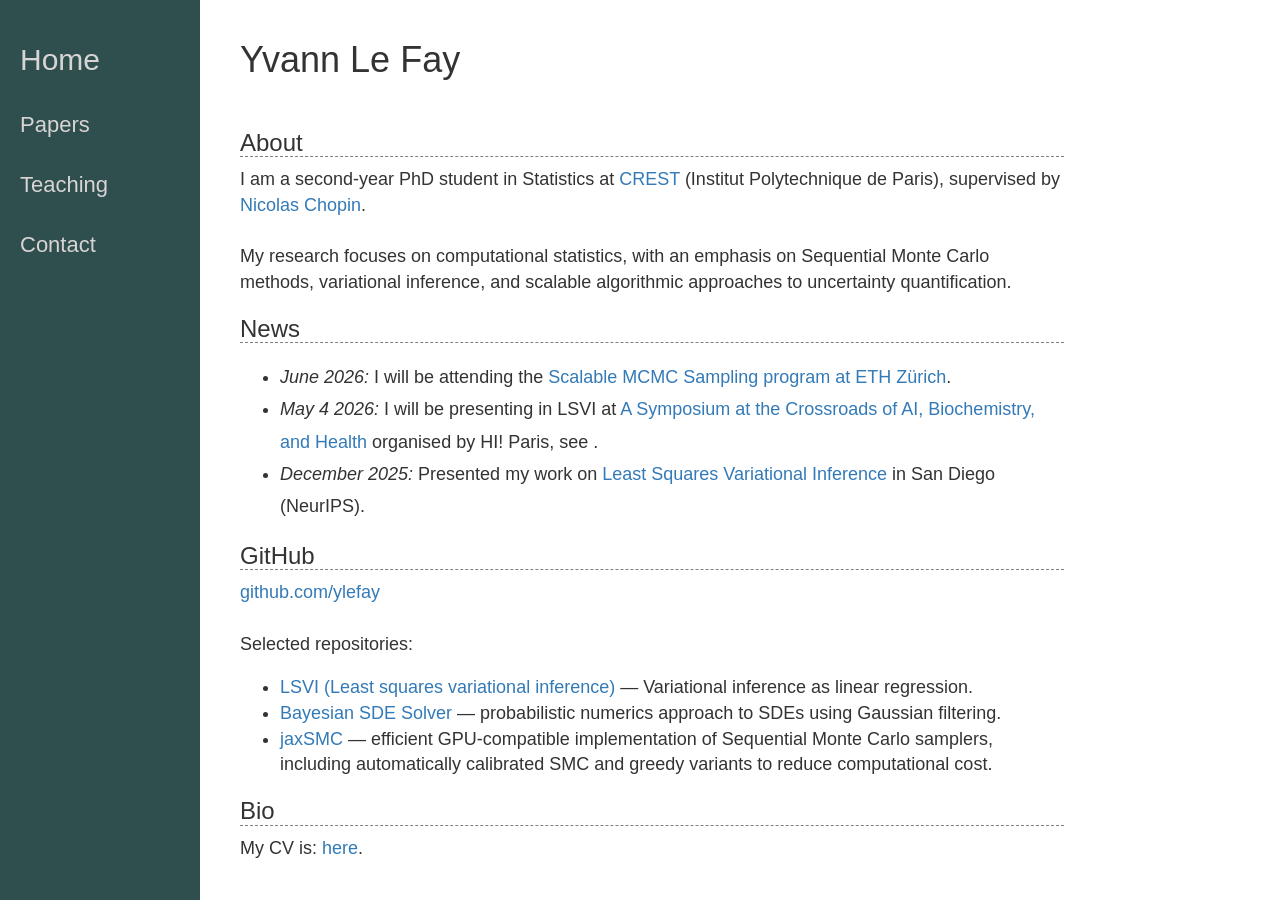
==== index.html @ 6826edac "struct" ====
<!DOCTYPE html>
<html lang="en">

<head>
    <meta charset="utf-8">
    <meta http-equiv="X-UA-Compatible" content="IE=edge">
    <meta name="viewport" content="user-scalable=yes">
    <meta name="description" content="">
    <meta name="author" content="">

    <title>Yvann Le Fay</title>

    <!-- Bootstrap Core CSS -->
    <link href="css/bootstrap.css" rel="stylesheet">

    <!-- Custom CSS -->
    <link href="css/simple-sidebar.css" rel="stylesheet">
</head>

<body>

<div id="wrapper" class="toggled">

    <!-- Sidebar -->
    <div id="sidebar-wrapper">
        <ul class="sidebar-nav">
            <li class="sidebar-brand">
                <a href="#">Home</a>
            </li>
            <li>
                <a href="Publications.html">Papers</a>
            </li>
            <li>
                <a href="Teaching.html">Teaching</a>
            </li>
            <li>
                <a href="Contact.html">Contact</a>
            </li>
        </ul>
    </div>

    <!-- Page Content -->
    <div id="page-content-wrapper">
        <div class="container-fluid">
            <div class="row">
                <div class="col-lg-12">

                    <h1 style="margin-bottom: 50px;">Yvann Le Fay</h1>

                    <h3 style="border-bottom: 1px dashed grey;">About</h3>
                    <p style="font-size: 18px;">
                        I am a second-year PhD student in Statistics at
                        <a href="https://crest.science/">CREST</a> (Institut Polytechnique de Paris),
                        supervised by <a href="https://nchopin.github.io/">Nicolas Chopin</a>. <br><br>

                        My research focuses on computational statistics, with an emphasis on
                        Sequential Monte Carlo methods, variational inference, and scalable
                        algorithmic approaches to uncertainty quantification.
                    </p>

                    <h3 style="border-bottom: 1px dashed grey;">News</h3>
                    <ul style="font-size: 18px; line-height: 1.8;">
                        <li>
                            <i>June 2026:</i>
                            I will be attending the <a
                                href="https://math.ethz.ch/fim/activities/conferences/scalable-mcmc-sampling.html">Scalable
                            MCMC Sampling program at ETH Zürich</a>.
                        </li>
                        <li>
                            <i>May 4 2026:</i>
                            I will be presenting in LSVI at <a
                                href="https://hi-paris.fr/research/symposium/program-speakers">A Symposium at the
                            Crossroads of AI, Biochemistry, and Health</a> organised by HI! Paris, see .
                        </li>
                        <li>
                            <i>December 2025:</i> Presented my work on
                            <a href="https://neurips.cc/virtual/2025/loc/san-diego/poster/118924">
                                Least Squares Variational Inference</a> in San Diego (NeurIPS).
                        </li>
                    </ul>


                    <h3 style="border-bottom: 1px dashed grey;">GitHub</h3>
                    <p style="font-size: 18px;">
                        <a href="https://github.com/ylefay">github.com/ylefay</a>
                        <br><br>

                        Selected repositories:
                    <ul style="font-size: 18px;">
                        <li>
                            <a href="https://github.com/ylefay/LSVI">
                                LSVI (Least squares variational inference)</a> — Variational inference as linear
                            regression.
                        </li>
                        <li>
                            <a href="https://github.com/ylefay/bayesianSDEsolver">
                                Bayesian SDE Solver</a> — probabilistic numerics approach to SDEs using Gaussian
                            filtering.
                        </li>
                        <li>
                            <a href="https://github.com/ylefay/jaxSMC">
                                jaxSMC</a> — efficient GPU-compatible implementation of Sequential Monte Carlo samplers,
                            including automatically calibrated SMC and greedy variants to reduce computational cost.
                        </li>
                    </ul>
                    </p>

                    <h3 style="border-bottom: 1px dashed grey;">Bio</h3>
                    <p style="font-size: 18px;">
                        My CV is:
                        <a href="resources/CVMarch26.pdf">here</a>.
                    </p>

                </div>
            </div>
        </div>
    </div>

</div>

<!-- jQuery -->
<script src="js/jquery.js"></script>

<!-- Bootstrap Core JavaScript -->
<script src="js/bootstrap.min.js"></script>

<script>
    $("#menu-toggle").click(function (e) {
        e.preventDefault();
        $("#wrapper").toggleClass("toggled");
    });
</script>

</body>
</html>
---- css/simple-sidebar.css ----
/*!
 * Start Bootstrap - Simple Sidebar (http://startbootstrap.com/)
 * Copyright 2013-2016 Start Bootstrap
 * Licensed under MIT (https://github.com/BlackrockDigital/startbootstrap/blob/gh-pages/LICENSE)
 */

 body {
    overflow-x: hidden;
 }

/* Toggle Styles */

#wrapper {
    padding-left: 0;
    -webkit-transition: all 0.5s ease;
    -moz-transition: all 0.5s ease;
    -o-transition: all 0.5s ease;
    transition: all 0.5s ease;
}

#wrapper.toggled {
    padding-left: 200px;
}

#sidebar-wrapper {
    z-index: 1000;
    position: fixed;
    left: 200px;
    width: 0;
    height: 100%;
    margin-left: -200px;
    overflow-y: auto;
    background: #2F4F4F;
    -webkit-transition: all 0.5s ease;
    -moz-transition: all 0.5s ease;
    -o-transition: all 0.5s ease;
    transition: all 0.5s ease;
}

#wrapper.toggled #sidebar-wrapper {
    width: 200px;
}



#page-content-wrapper {
    margin-left: 20px;
    width: 80%;
    position: absolute;
    padding: 15px;
}

#wrapper.toggled #page-content-wrapper {
    position: absolute;
    margin-right: -200px;
}

/* Sidebar Styles */

.sidebar-nav {
    position: absolute;
    top: 0;
    height: 25px;
    width: 200px;
    font-size: 22px;
    margin: 0;
    padding: 0;
    list-style: none;
}

.sidebar-nav li {
    text-indent: 20px;
    line-height: 60px;
}


.sidebar-nav li a {
    display: block;
    text-decoration: none;
    color:  #d8d4d4;
}

.sidebar-nav li a:hover {
    text-decoration: none;
    color: #fff;
    background: rgba(255,255,255,0.2);
}

.sidebar-nav li a:active,
.sidebar-nav li a:focus {
    text-decoration: none;
}

.sidebar-nav > .sidebar-brand {
    margin-top: 30px;
    height: 65px;
    font-size: 30px;
    line-height: 60px;
}

.sidebar-nav > .sidebar-brand a {
    color: #d8d4d4;
}

.sidebar-nav > .sidebar-brand a:hover {
    color: #fff;
    background: none;
}
/*
@media only screen and (max-width: 767px) {
.responsive #top #main .sidebar {display:block !important; clear: both; }
}*/

/*
@media(max-width:767px) {
    #wrapper {
        padding-left: 0;
    }

    #wrapper.toggled {
        padding-left: 100px;
    }

    #sidebar-wrapper {
        width: 0;
    }
    .sidebar-nav {
    width: 100px;
    font-size: 11px;
    }
    .sidebar-nav > .sidebar-brand {
    font-size: 20px;
    }

    #wrapper.toggled #sidebar-wrapper {
        width: 100px;
    }

    #page-content-wrapper {
        padding: 10px;
        position: relative;
    }

    #wrapper.toggled #page-content-wrapper {
        position: relative;
        margin-right: 0;
    }
}*/


@media(min-width:768px) {
    #wrapper {
        padding-left: 0;
    }

    #wrapper.toggled {
        padding-left: 200px;
    }

    #sidebar-wrapper {
        width: 0;
    }

    #wrapper.toggled #sidebar-wrapper {
        width: 200px;
    }

    #page-content-wrapper {
        padding: 20px;
        position: relative;
    }

    #wrapper.toggled #page-content-wrapper {
        position: relative;
        margin-right: 0;
    }
}
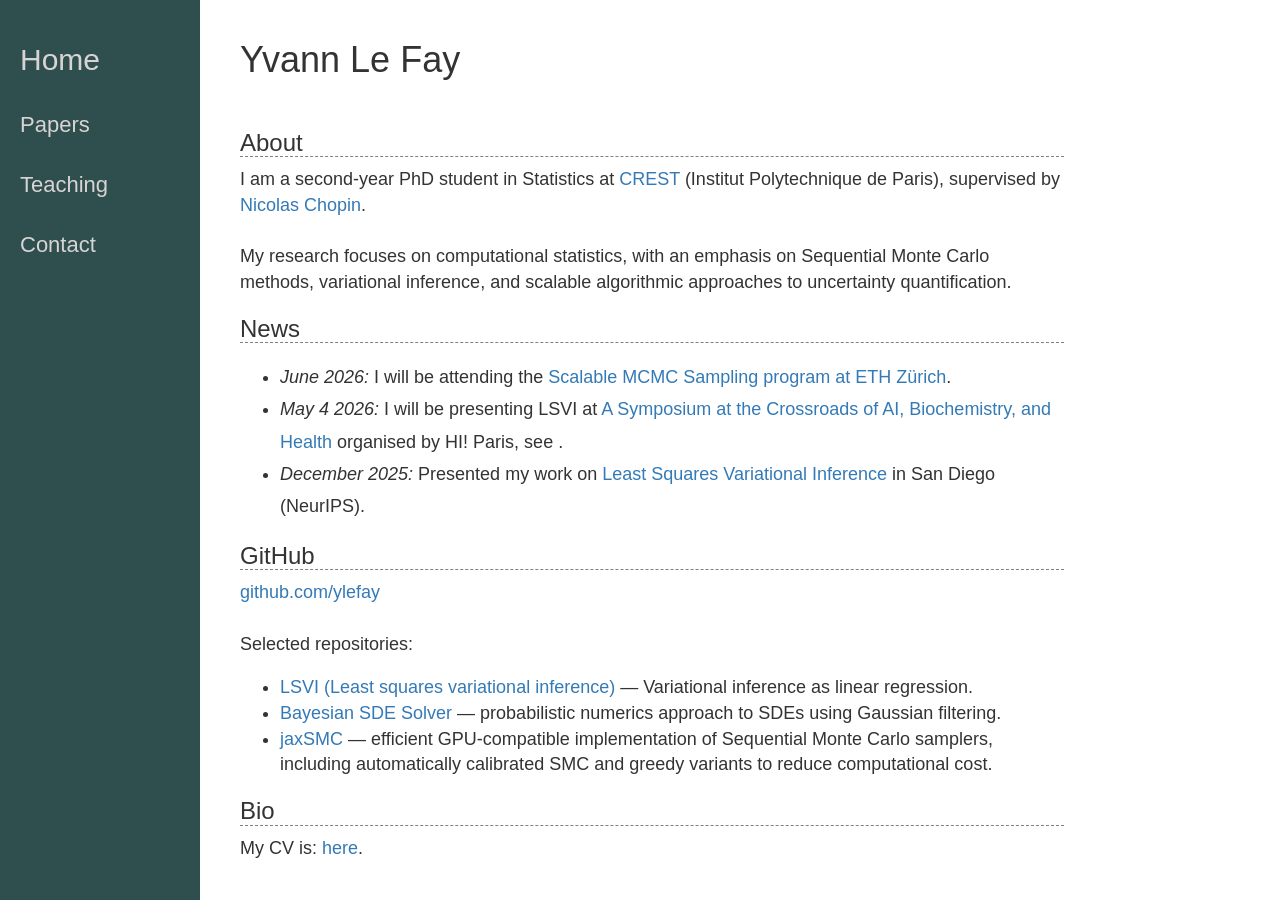
==== commit adc6a27f: "pres" ====
--- a/index.html
+++ b/index.html
@@ -68,7 +68,7 @@
                         </li>
                         <li>
                             <i>May 4 2026:</i>
-                            I will be presenting in LSVI at <a
+                            I will be presenting LSVI at <a
                                 href="https://hi-paris.fr/research/symposium/program-speakers">A Symposium at the
                             Crossroads of AI, Biochemistry, and Health</a> organised by HI! Paris, see .
                         </li>
@@ -132,4 +132,4 @@
 </script>
 
 </body>
-</html>+</html>
